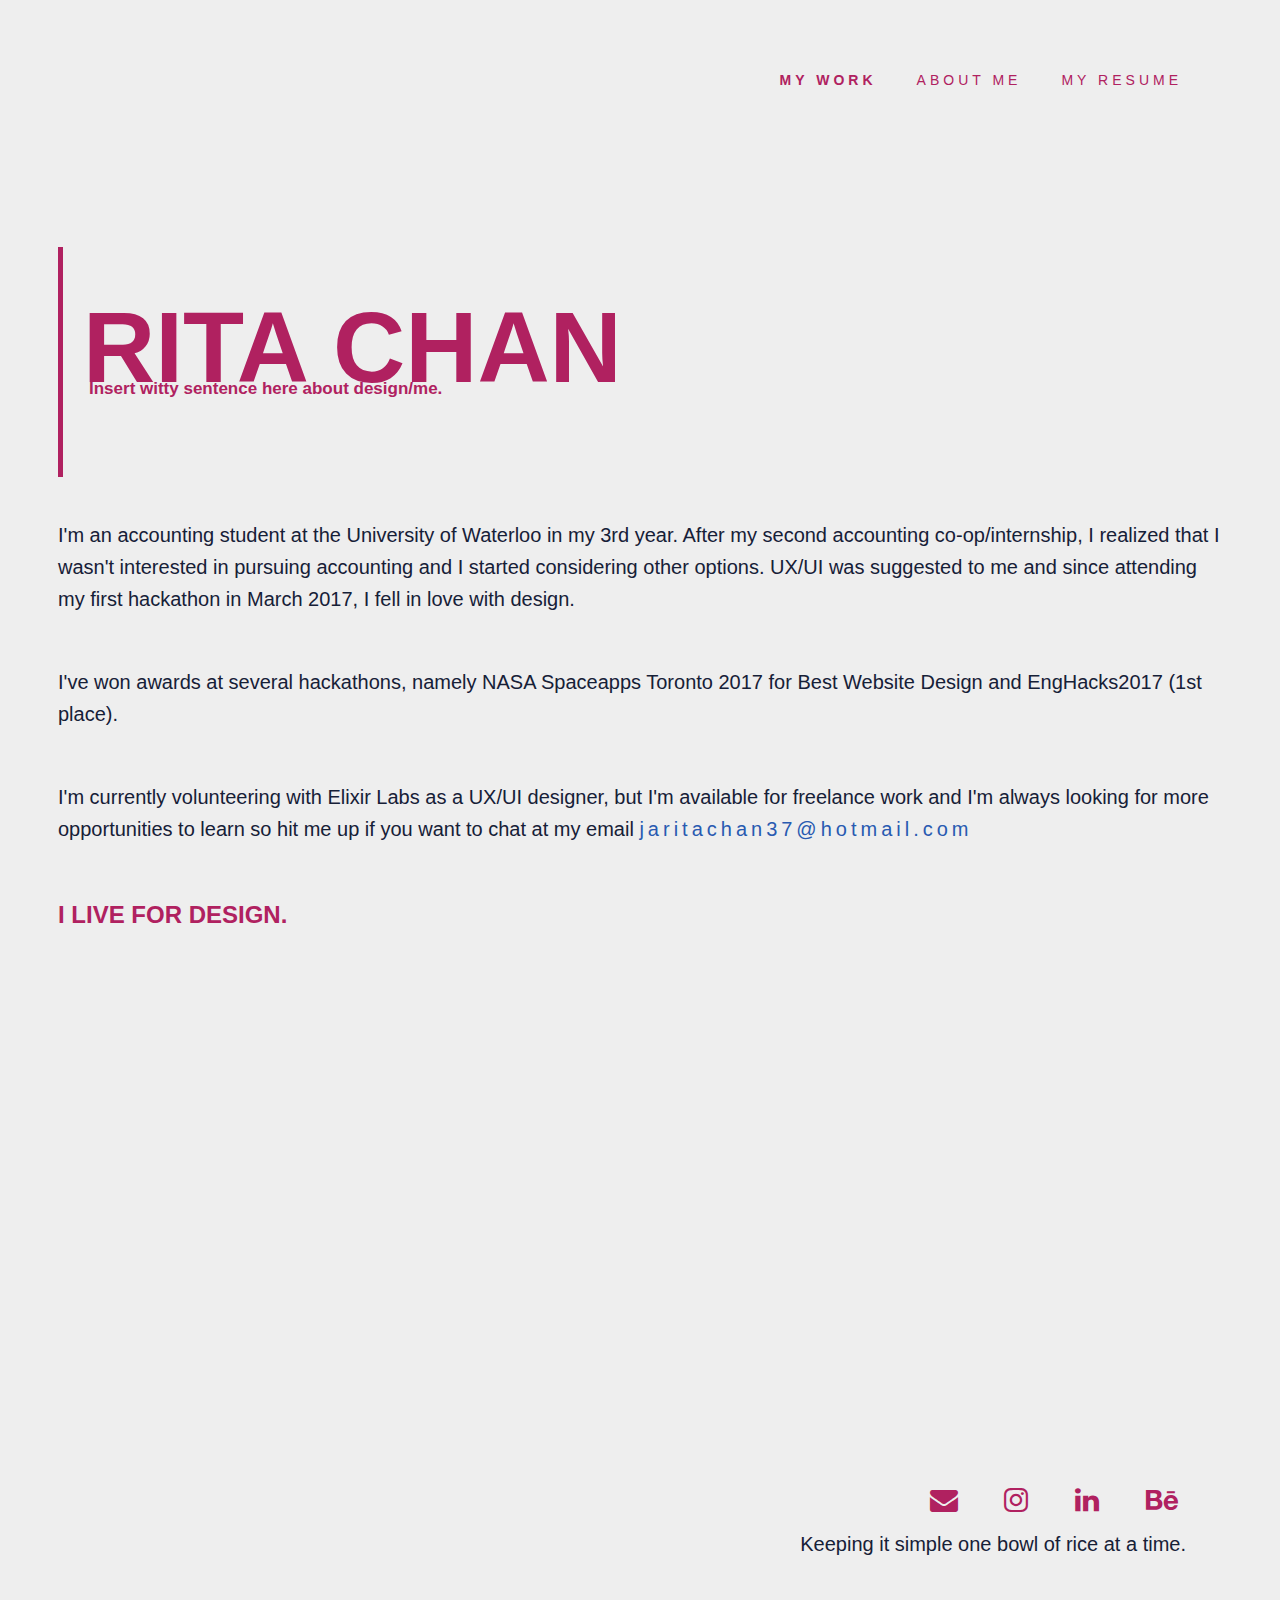
==== about.html @ 74c3695a "links left" ====
<!DOCTYPE html>
<html>
<head>
	<link href="theme.css" type="text/css" rel="stylesheet"> 
	<link rel="stylesheet" href="font-awesome-4.7.0/css/font-awesome.min.css">
	<script src="jquery.js" type="text/javascript"></script> 
	<script src="jquery.lazyload.js" type="text/javascript"></script>
		</head>					
<div class="flex-container">
<nav id="nav">
    <li> <a href="resume edited v2.pdf" target="_blank">My Resume</a> </li>
	<li> <a href="about.html">About Me</a></li>
  	<li> <a class="active" href="index.html">My Work</a></li>
	  </nav>
	<br>
 	<br> 

  <article class="article">
  <body>
   <h1 class="title-home-page">RITA CHAN</h1>
	<h5 style= "margin:-165px 0px 120px 31px">Insert witty sentence here about design/me.</h5>
 		 			
		<p> I'm an accounting student at the University of Waterloo in my 3rd year. After my second accounting co-op/internship, I realized that I wasn't interested in pursuing accounting and I started considering other options. UX/UI was suggested to me and since attending my first hackathon in March 2017, I fell in love with design.   </p>
			<br>
		<p> I've won awards at several hackathons, namely NASA Spaceapps Toronto 2017 for Best Website Design and EngHacks2017 (1st place).</p>
			<br>
		<p> I'm currently volunteering with Elixir Labs as a UX/UI designer, but I'm available for freelance work and I'm always looking for more opportunities to learn so hit me up if you want to chat at my email <a href="jaritachan37@hotmail.com" class="links"> jaritachan37@hotmail.com </a </p>
			<br>
			<br>
	<h3> I live for design. </h3>
		<br>
		<br>
		<br>
		<br>
<div class="insta">
	<script src="//lightwidget.com/widgets/lightwidget.js"></script>
	<iframe src="http://lightwidget.com/widgets/03d62340bfdb5f55a08670826ced71ae.html" allowtransparency="true" class="lightwidget-widget" style="width: 90%; border: 0; overflow:auto; height: 400px"></iframe>			
		</div>
		<br>
	</body>
 </article>
<!-- As for your about page, It's great and gives a little insight about you. I am partial to liking forms. So if someone wants to contact you, they can right there rather than copying your email and opening a tab to their email inbox to send you a message. Just something to think about! -->

	
<footer>
 <div class="pull-right">
   <a href="jaritachan37@hotmail.com"><i class="fa fa-envelope fa-2x"> </i></a>
  <a href="https://www.instagram.com/ririta_279/"><i class="fa fa-instagram fa-2x"></i></a>
  <a href="https://www.linkedin.com/in/ritachan1/"><i class="fa fa-linkedin fa-2x"></i></a>
  <a href="https://www.behance.net/RitaC123"><i class="fa fa-behance fa-2x"></i></a>
  	</div>
  	 <br>
 	<br>
 	<p style="text-align: right; padding-right: 36px;"> Keeping it simple one bowl of rice at a time.</p>
<p class="w3-medium">
  <a href="https://www.w3schools.com/w3css/default.asp" target="_blank"> 
    <script src="jquery.js" type="text/javascript"></script> 
		<script src="jquery.lazyload.js" type="text/javascript"></script>
			</a>
			</p>
		</footer>
  	</div>
</html>
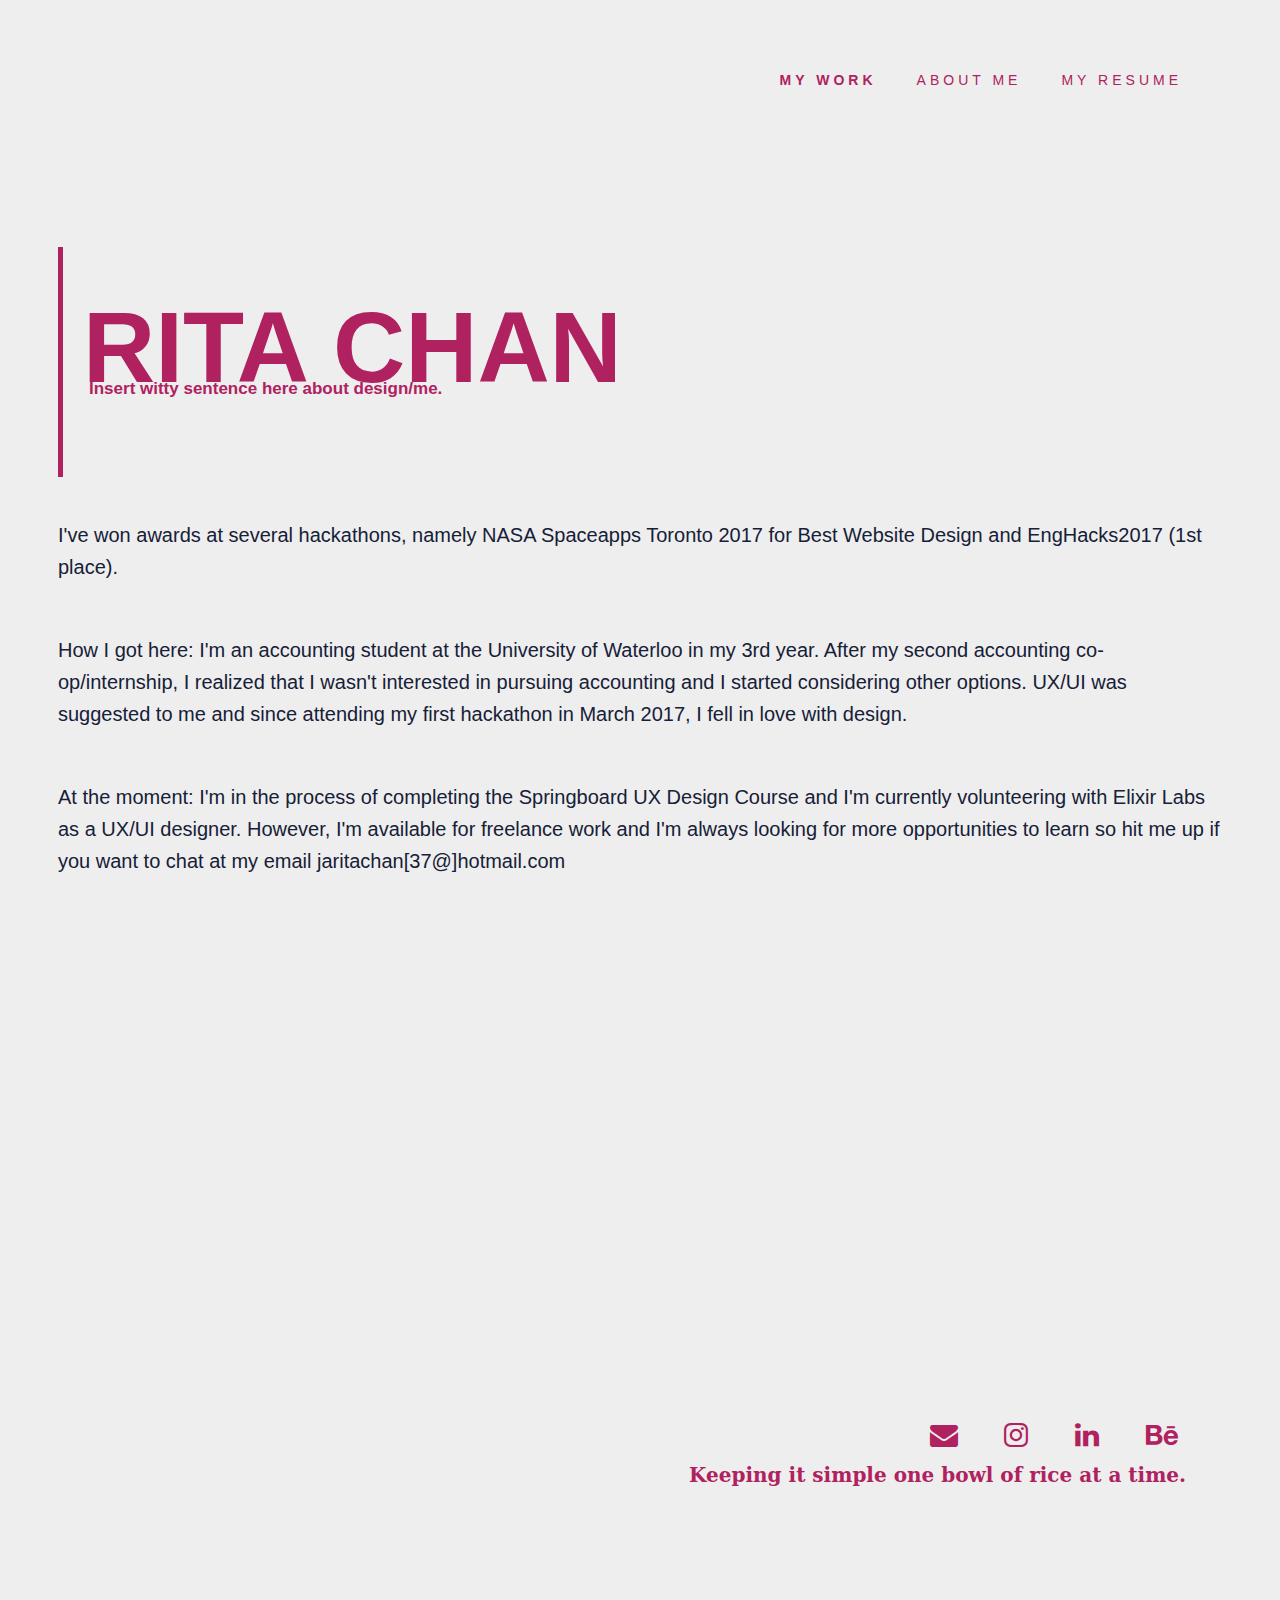
==== commit df09e5de: "changes as per slack" ====
--- a/about.html
+++ b/about.html
@@ -1,63 +1,60 @@
 <!DOCTYPE html>
 <html>
+
 <head>
-	<link href="theme.css" type="text/css" rel="stylesheet"> 
-	<link rel="stylesheet" href="font-awesome-4.7.0/css/font-awesome.min.css">
-	<script src="jquery.js" type="text/javascript"></script> 
-	<script src="jquery.lazyload.js" type="text/javascript"></script>
-		</head>					
+    <link href="theme.css" type="text/css" rel="stylesheet">
+    <link rel="stylesheet" href="font-awesome-4.7.0/css/font-awesome.min.css">
+    <script src="jquery.js" type="text/javascript"></script>
+    <script src="jquery.lazyload.js" type="text/javascript"></script>
+</head>
 <div class="flex-container">
-<nav id="nav">
-    <li> <a href="resume edited v2.pdf" target="_blank">My Resume</a> </li>
-	<li> <a href="about.html">About Me</a></li>
-  	<li> <a class="active" href="index.html">My Work</a></li>
-	  </nav>
-	<br>
- 	<br> 
+    <nav id="nav">
+        <li> <a href="resume edited v2.pdf" target="_blank">My Resume</a> </li>
+        <li> <a href="about.html">About Me</a></li>
+        <li> <a class="active" href="index.html">My Work</a></li>
+    </nav>
+    <br>
+    <br>
 
-  <article class="article">
-  <body>
-   <h1 class="title-home-page">RITA CHAN</h1>
-	<h5 style= "margin:-165px 0px 120px 31px">Insert witty sentence here about design/me.</h5>
- 		 			
-		<p> I'm an accounting student at the University of Waterloo in my 3rd year. After my second accounting co-op/internship, I realized that I wasn't interested in pursuing accounting and I started considering other options. UX/UI was suggested to me and since attending my first hackathon in March 2017, I fell in love with design.   </p>
-			<br>
-		<p> I've won awards at several hackathons, namely NASA Spaceapps Toronto 2017 for Best Website Design and EngHacks2017 (1st place).</p>
-			<br>
-		<p> I'm currently volunteering with Elixir Labs as a UX/UI designer, but I'm available for freelance work and I'm always looking for more opportunities to learn so hit me up if you want to chat at my email <a href="jaritachan37@hotmail.com" class="links"> jaritachan37@hotmail.com </a </p>
-			<br>
-			<br>
-	<h3> I live for design. </h3>
-		<br>
-		<br>
-		<br>
-		<br>
-<div class="insta">
-	<script src="//lightwidget.com/widgets/lightwidget.js"></script>
-	<iframe src="http://lightwidget.com/widgets/03d62340bfdb5f55a08670826ced71ae.html" allowtransparency="true" class="lightwidget-widget" style="width: 90%; border: 0; overflow:auto; height: 400px"></iframe>			
-		</div>
-		<br>
-	</body>
- </article>
-<!-- As for your about page, It's great and gives a little insight about you. I am partial to liking forms. So if someone wants to contact you, they can right there rather than copying your email and opening a tab to their email inbox to send you a message. Just something to think about! -->
+    <article class="article">
 
-	
-<footer>
- <div class="pull-right">
-   <a href="jaritachan37@hotmail.com"><i class="fa fa-envelope fa-2x"> </i></a>
-  <a href="https://www.instagram.com/ririta_279/"><i class="fa fa-instagram fa-2x"></i></a>
-  <a href="https://www.linkedin.com/in/ritachan1/"><i class="fa fa-linkedin fa-2x"></i></a>
-  <a href="https://www.behance.net/RitaC123"><i class="fa fa-behance fa-2x"></i></a>
-  	</div>
-  	 <br>
- 	<br>
- 	<p style="text-align: right; padding-right: 36px;"> Keeping it simple one bowl of rice at a time.</p>
-<p class="w3-medium">
-  <a href="https://www.w3schools.com/w3css/default.asp" target="_blank"> 
-    <script src="jquery.js" type="text/javascript"></script> 
-		<script src="jquery.lazyload.js" type="text/javascript"></script>
-			</a>
-			</p>
-		</footer>
-  	</div>
-</html>+        <body>
+            <h1 class="title-home-page">RITA CHAN</h1>
+            <h5 style="margin:-165px 0px 120px 31px">Insert witty sentence here about design/me.</h5>
+            <p> I've won awards at several hackathons, namely NASA Spaceapps Toronto 2017 for Best Website Design and EngHacks2017 (1st place).</p>
+            <br>
+            <p> How I got here: I'm an accounting student at the University of Waterloo in my 3rd year. After my second accounting co-op/internship, I realized that I wasn't interested in pursuing accounting and I started considering other options. UX/UI was suggested to me and since attending my first hackathon in March 2017, I fell in love with design. </p>
+            <br>
+            <p>At the moment: I'm in the process of completing the Springboard UX Design Course and I'm currently volunteering with Elixir Labs as a UX/UI designer. However, I'm available for freelance work and I'm always looking for more opportunities to learn so hit me up if you want to chat at my email jaritachan[37@]hotmail.com</p>
+            <br>
+
+            <div class="insta">
+                <script src="//lightwidget.com/widgets/lightwidget.js"></script>
+                <iframe src="http://lightwidget.com/widgets/03d62340bfdb5f55a08670826ced71ae.html" allowtransparency="true" class="lightwidget-widget" style="width: 90%; border: 0; overflow:auto; height: 400px"></iframe>
+            </div>
+            <br>
+        </body>
+    </article>
+    <!-- As for your about page, It's great and gives a little insight about you. I am partial to liking forms. So if someone wants to contact you, they can right there rather than copying your email and opening a tab to their email inbox to send you a message. Just something to think about! -->
+
+
+    <footer>
+        <div class="pull-right">
+            <a href="jaritachan37@hotmail.com"><i class="fa fa-envelope fa-2x"> </i></a>
+            <a href="https://www.instagram.com/ririta_279/"><i class="fa fa-instagram fa-2x"></i></a>
+            <a href="https://www.linkedin.com/in/ritachan1/"><i class="fa fa-linkedin fa-2x"></i></a>
+            <a href="https://www.behance.net/RitaC123"><i class="fa fa-behance fa-2x"></i></a>
+        </div>
+        <br>
+        <br>
+        <h3 style="font-family: la belle aurore, 'sacramento', 'DejaVu Serif', Georgia, 'serif'; text-align: right; padding-right: 36px; text-transform: inherit; font-size: 20px"> Keeping it simple one bowl of rice at a time. </h3>
+        <p class="w3-medium">
+            <a href="https://www.w3schools.com/w3css/default.asp" target="_blank">
+                <script src="jquery.js" type="text/javascript"></script>
+                <script src="jquery.lazyload.js" type="text/javascript"></script>
+            </a>
+        </p>
+    </footer>
+</div>
+
+</html>
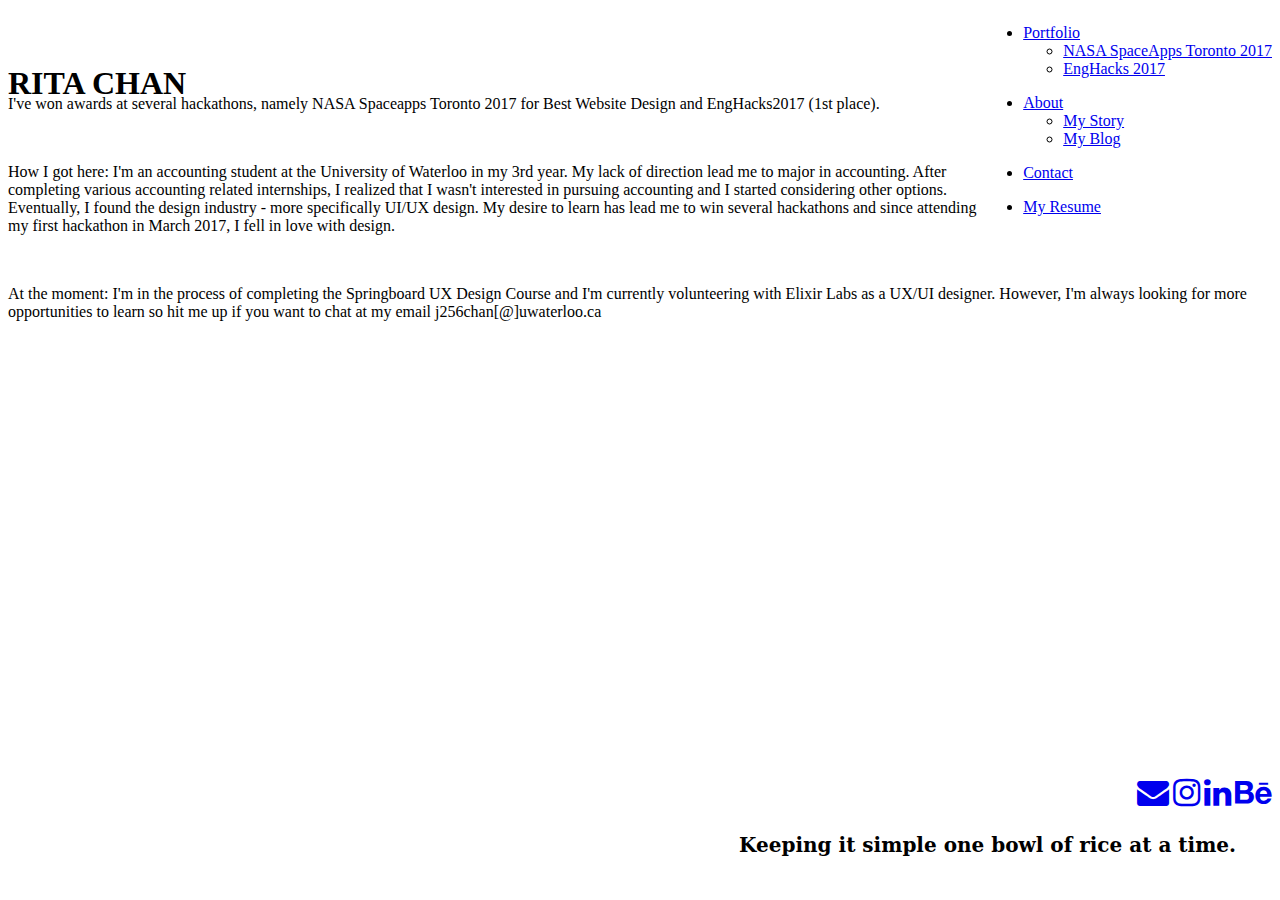
==== commit 0873a14d: "more changes to nav bar so pages match" ====
--- a/about.html
+++ b/about.html
@@ -1,18 +1,72 @@
 <!DOCTYPE html>
 <html>
-
 <head>
-    <link href="theme.css" type="text/css" rel="stylesheet">
+    <link href="/css/style.css" type="text/css" rel="stylesheet">
     <link rel="stylesheet" href="font-awesome-4.7.0/css/font-awesome.min.css">
     <script src="jquery.js" type="text/javascript"></script>
-    <script src="jquery.lazyload.js" type="text/javascript"></script>
+    <!-- <link rel="stylesheet" href="https://maxcdn.bootstrapcdn.com/bootstrap/3.3.7/css/bootstrap.min.css"> -->
+    <script src="http://ajax.googleapis.com/ajax/libs/jquery/1.10.2/jquery.min.js"></script>
+    <script src="http://netdna.bootstrapcdn.com/bootstrap/3.0.3/js/bootstrap.min.js"></script>
+    <link rel="icon" href="imgs/o_white_bg.png" type="image/png" />
+    <title> Rita Chan Design</title>
 </head>
+
 <div class="flex-container">
-    <nav id="nav">
-        <li> <a href="resume edited v2.pdf" target="_blank">My Resume</a> </li>
-        <li> <a href="about.html">About Me</a></li>
-        <li> <a class="active" href="index.html">My Work</a></li>
-    </nav>
+    <div class="dropdown">
+        <nav id="nav" style="float: right;">
+            <div class="container-fluid">
+
+                <div class="collapse navbar-collapse" id="bs-example-navbar-collapse-1">
+
+                    <ul class="nav navbar-nav">
+                        <!-- my work -->
+                        <li class="dropdown">
+
+                            <a href="index.html" data-toggle="dropdown">Portfolio<b class="caret"></b></a>
+
+                            <ul class="dropdown-menu">
+                                <div class="menu-items">
+                                    <li><a href="nasa.html">NASA SpaceApps Toronto 2017 </a></li>
+                                    <li><a href="enghacks.html">EngHacks 2017</a></li>
+                                    <!--
+                                        <li><a href="#">NextGen Creators</a></li>
+
+                                        <li><a href="#">Springboard UX Portfolio Course</a></li> -->
+                                </div>
+                                <!-- Menu items -->
+                            </ul>
+                        </li>
+                    </ul>
+
+                    <ul class="nav navbar-nav">
+                        <!-- about me -->
+                        <li class="dropdown">
+
+                            <a href="about.html" data-toggle="dropdown">About<b class="caret"></b></a>
+
+                            <ul class="dropdown-menu">
+                                <div class="menu-items">
+                                    <li><a href="about.html">My Story </a></li>
+                                    <li><a href="blog.html">My Blog</a></li>
+                                </div>
+                                <!-- Menu items -->
+                            </ul>
+                        </li>
+                    </ul>
+                    <ul class="nav navbar-nav">
+                        <li><a href="Contact.html">Contact</a></li>
+                    </ul>
+
+                    <ul class="nav navbar-nav">
+                        <li> <a href="resume%20edited%20v2.pdf" target="_blank">My Resume</a> </li>
+                    </ul>
+
+                </div>
+                <!-- /.navbar-collapse -->
+            </div>
+            <!-- /.container-fluid -->
+        </nav>
+    </div>
     <br>
     <br>
 
@@ -23,11 +77,14 @@
             <h5 style="margin:-165px 0px 120px 31px">Insert witty sentence here about design/me.</h5>
             <p> I've won awards at several hackathons, namely NASA Spaceapps Toronto 2017 for Best Website Design and EngHacks2017 (1st place).</p>
             <br>
-            <p> How I got here: I'm an accounting student at the University of Waterloo in my 3rd year. After my second accounting co-op/internship, I realized that I wasn't interested in pursuing accounting and I started considering other options. UX/UI was suggested to me and since attending my first hackathon in March 2017, I fell in love with design. </p>
+            <p> How I got here: I'm an accounting student at the University of Waterloo in my 3rd year. My lack of direction lead me to major in accounting.
+                After completing various accounting related internships, I realized that I wasn't interested in pursuing accounting and I started considering other options. Eventually, I found the design industry - more specifically UI/UX design. My desire to learn has lead me to win several hackathons and since attending my first hackathon in March 2017, I fell in love with design. </p>
             <br>
-            <p>At the moment: I'm in the process of completing the Springboard UX Design Course and I'm currently volunteering with Elixir Labs as a UX/UI designer. However, I'm available for freelance work and I'm always looking for more opportunities to learn so hit me up if you want to chat at my email jaritachan[37@]hotmail.com</p>
+            <p>At the moment: I'm in the process of completing the Springboard UX Design Course and I'm currently volunteering with Elixir Labs as a UX/UI designer. However, I'm always looking for more opportunities to learn so hit me up if you want to chat at my email j256chan[@]uwaterloo.ca</p>
             <br>
 
+            
+            
             <div class="insta">
                 <script src="//lightwidget.com/widgets/lightwidget.js"></script>
                 <iframe src="http://lightwidget.com/widgets/03d62340bfdb5f55a08670826ced71ae.html" allowtransparency="true" class="lightwidget-widget" style="width: 90%; border: 0; overflow:auto; height: 400px"></iframe>
@@ -40,7 +97,7 @@
 
     <footer>
         <div class="pull-right">
-            <a href="jaritachan37@hotmail.com"><i class="fa fa-envelope fa-2x"> </i></a>
+            <a href="j256chan[@]uwaterloo.ca"><i class="fa fa-envelope fa-2x"> </i></a>
             <a href="https://www.instagram.com/ririta_279/"><i class="fa fa-instagram fa-2x"></i></a>
             <a href="https://www.linkedin.com/in/ritachan1/"><i class="fa fa-linkedin fa-2x"></i></a>
             <a href="https://www.behance.net/RitaC123"><i class="fa fa-behance fa-2x"></i></a>
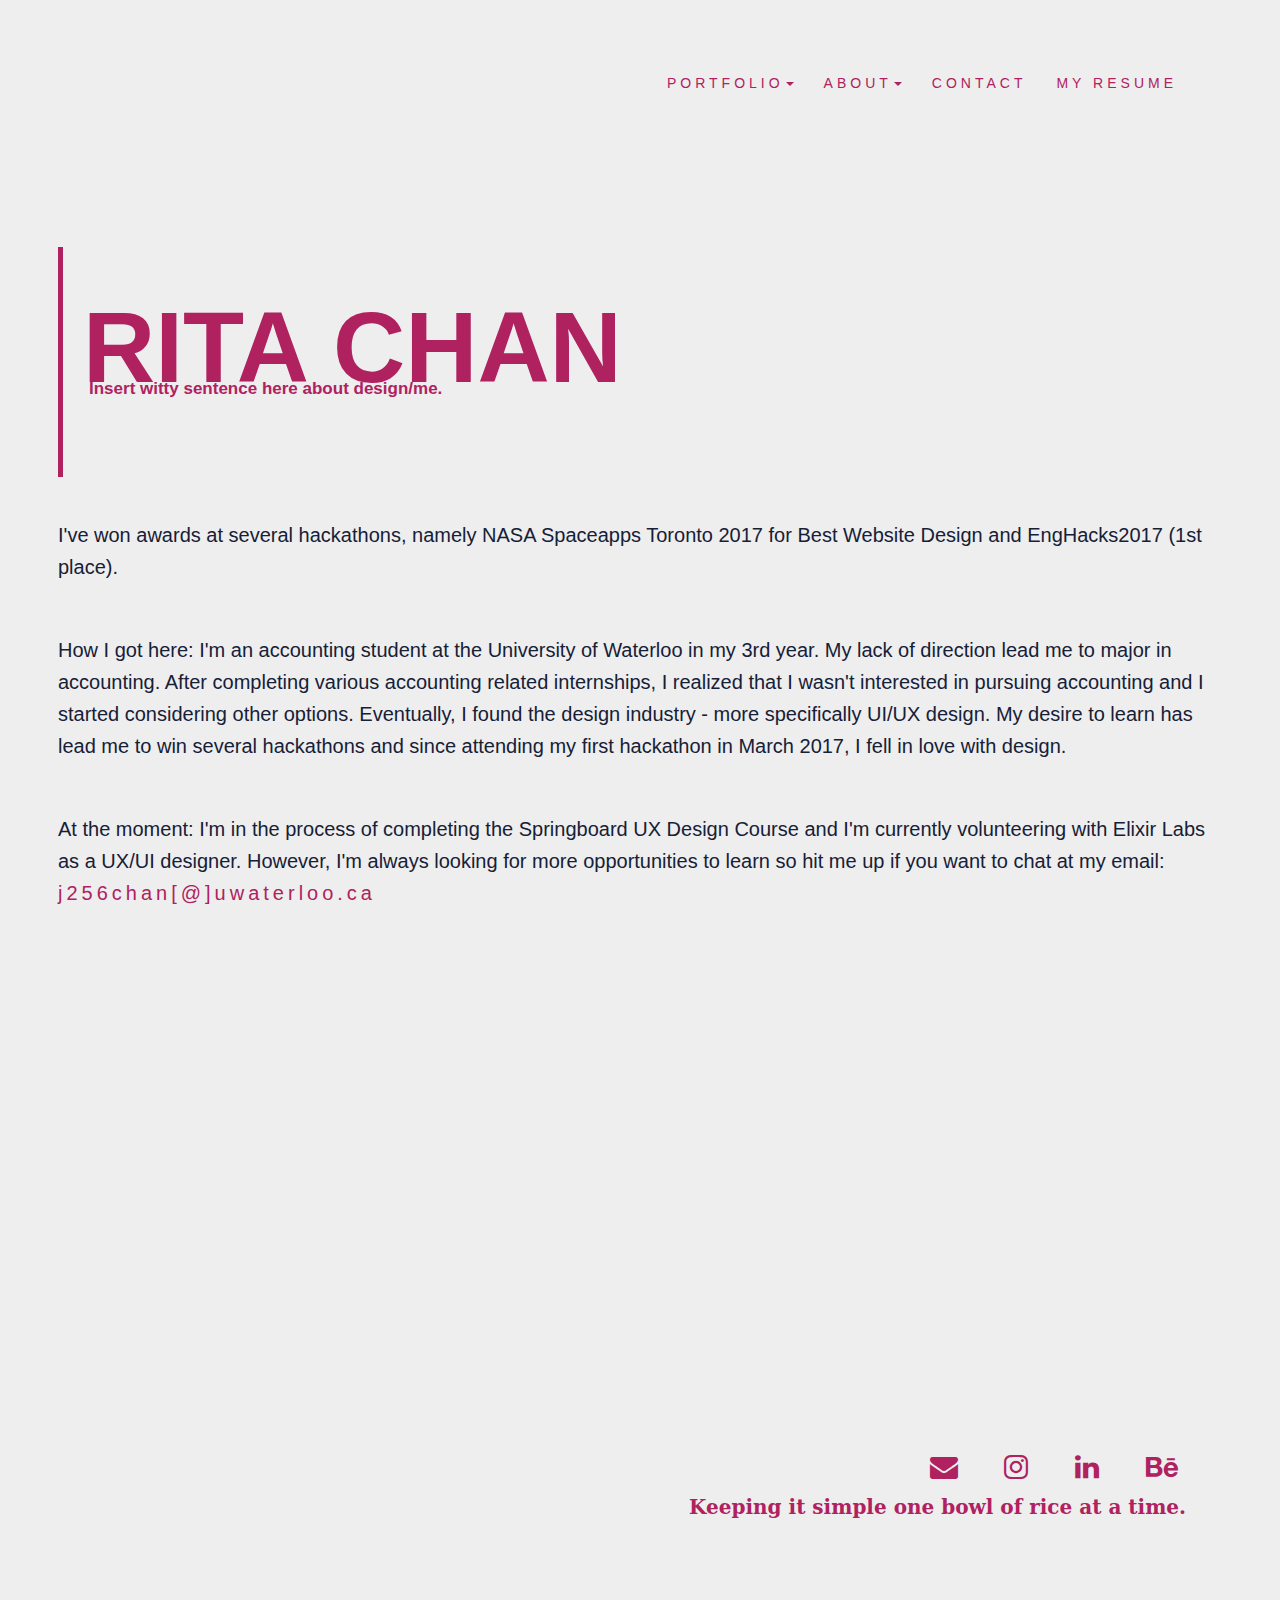
==== commit fca53dd5: "mail to client complete" ====
--- a/about.html
+++ b/about.html
@@ -80,11 +80,9 @@
             <p> How I got here: I'm an accounting student at the University of Waterloo in my 3rd year. My lack of direction lead me to major in accounting.
                 After completing various accounting related internships, I realized that I wasn't interested in pursuing accounting and I started considering other options. Eventually, I found the design industry - more specifically UI/UX design. My desire to learn has lead me to win several hackathons and since attending my first hackathon in March 2017, I fell in love with design. </p>
             <br>
-            <p>At the moment: I'm in the process of completing the Springboard UX Design Course and I'm currently volunteering with Elixir Labs as a UX/UI designer. However, I'm always looking for more opportunities to learn so hit me up if you want to chat at my email j256chan[@]uwaterloo.ca</p>
+            <p>At the moment: I'm in the process of completing the Springboard UX Design Course and I'm currently volunteering with Elixir Labs as a UX/UI designer. However, I'm always looking for more opportunities to learn so hit me up if you want to chat at my email: <a href="mailto:j256chan@uwaterloo.ca?Subject=Hello!%20" target="_top" class="mail_to"> j256chan[@]uwaterloo.ca</a></p>
             <br>
-
-            
-            
+  
             <div class="insta">
                 <script src="//lightwidget.com/widgets/lightwidget.js"></script>
                 <iframe src="http://lightwidget.com/widgets/03d62340bfdb5f55a08670826ced71ae.html" allowtransparency="true" class="lightwidget-widget" style="width: 90%; border: 0; overflow:auto; height: 400px"></iframe>
@@ -97,7 +95,7 @@
 
     <footer>
         <div class="pull-right">
-            <a href="j256chan[@]uwaterloo.ca"><i class="fa fa-envelope fa-2x"> </i></a>
+             <a href="mailto:j256chan@uwaterloo.ca?Subject=Hello!%20" target="_top"><i class="fa fa-envelope fa-2x"> </i></a>
             <a href="https://www.instagram.com/ririta_279/"><i class="fa fa-instagram fa-2x"></i></a>
             <a href="https://www.linkedin.com/in/ritachan1/"><i class="fa fa-linkedin fa-2x"></i></a>
             <a href="https://www.behance.net/RitaC123"><i class="fa fa-behance fa-2x"></i></a>
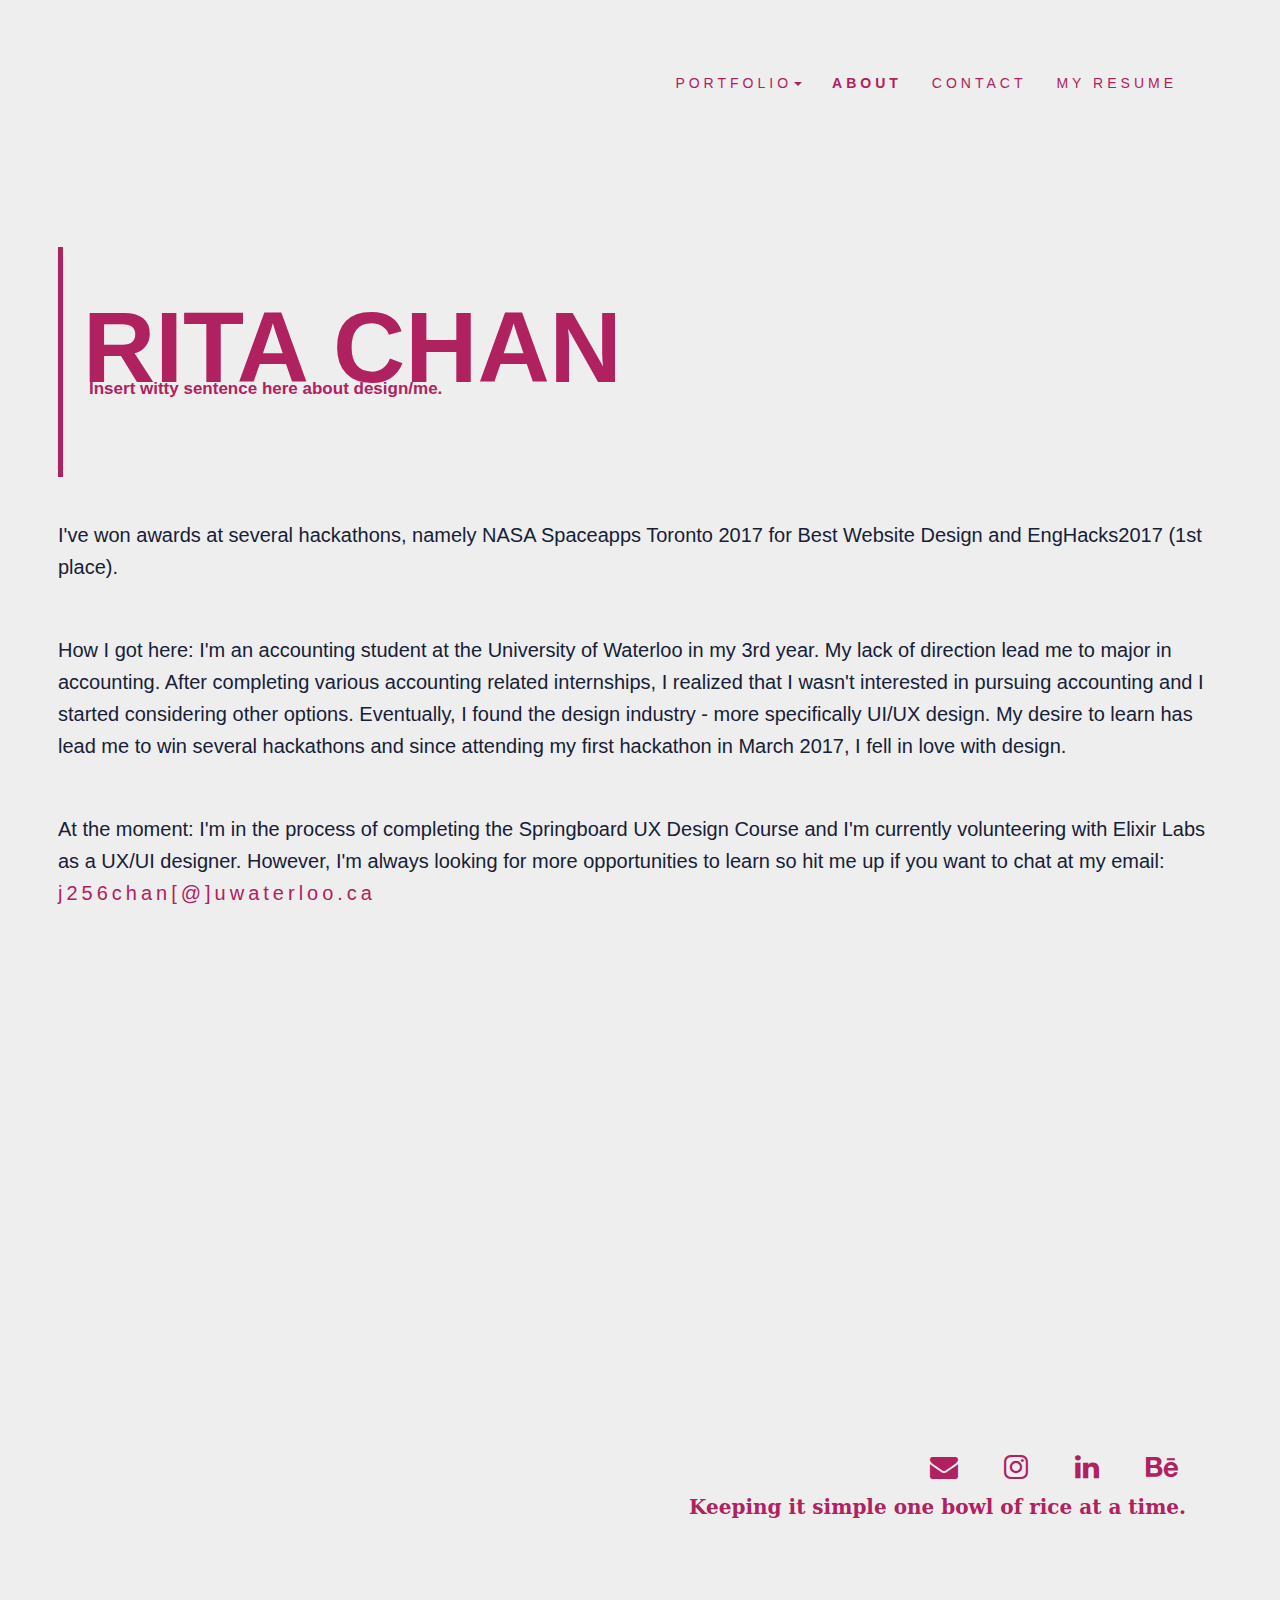
==== commit cc7c2123: "active states set for nav bar and items organized into folders" ====
--- a/about.html
+++ b/about.html
@@ -12,7 +12,7 @@
 </head>
 
 <div class="flex-container">
-    <div class="dropdown">
+     <div>
         <nav id="nav" style="float: right;">
             <div class="container-fluid">
 
@@ -22,7 +22,7 @@
                         <!-- my work -->
                         <li class="dropdown">
 
-                            <a href="index.html" data-toggle="dropdown">Portfolio<b class="caret"></b></a>
+                    <a href="index.html" data-toggle="dropdown">Portfolio<b class="caret"></b></a>
 
                             <ul class="dropdown-menu">
                                 <div class="menu-items">
@@ -38,21 +38,11 @@
                         </li>
                     </ul>
 
-                    <ul class="nav navbar-nav">
-                        <!-- about me -->
-                        <li class="dropdown">
+                 <ul class="nav navbar-nav">
+                        <li><a href="about.html" class="active">About</a></li>
+                    </ul>
 
-                            <a href="about.html" data-toggle="dropdown">About<b class="caret"></b></a>
-
-                            <ul class="dropdown-menu">
-                                <div class="menu-items">
-                                    <li><a href="about.html">My Story </a></li>
-                                    <li><a href="blog.html">My Blog</a></li>
-                                </div>
-                                <!-- Menu items -->
-                            </ul>
-                        </li>
-                    </ul>
+                        
                     <ul class="nav navbar-nav">
                         <li><a href="Contact.html">Contact</a></li>
                     </ul>
@@ -81,6 +71,8 @@
                 After completing various accounting related internships, I realized that I wasn't interested in pursuing accounting and I started considering other options. Eventually, I found the design industry - more specifically UI/UX design. My desire to learn has lead me to win several hackathons and since attending my first hackathon in March 2017, I fell in love with design. </p>
             <br>
             <p>At the moment: I'm in the process of completing the Springboard UX Design Course and I'm currently volunteering with Elixir Labs as a UX/UI designer. However, I'm always looking for more opportunities to learn so hit me up if you want to chat at my email: <a href="mailto:j256chan@uwaterloo.ca?Subject=Hello!%20" target="_top" class="mail_to"> j256chan[@]uwaterloo.ca</a></p>
+            
+            <!-- <p> Also, check out <a href="#" target="_blank" class="mail_to">my blog! </a></p> -->
             <br>
   
             <div class="insta">
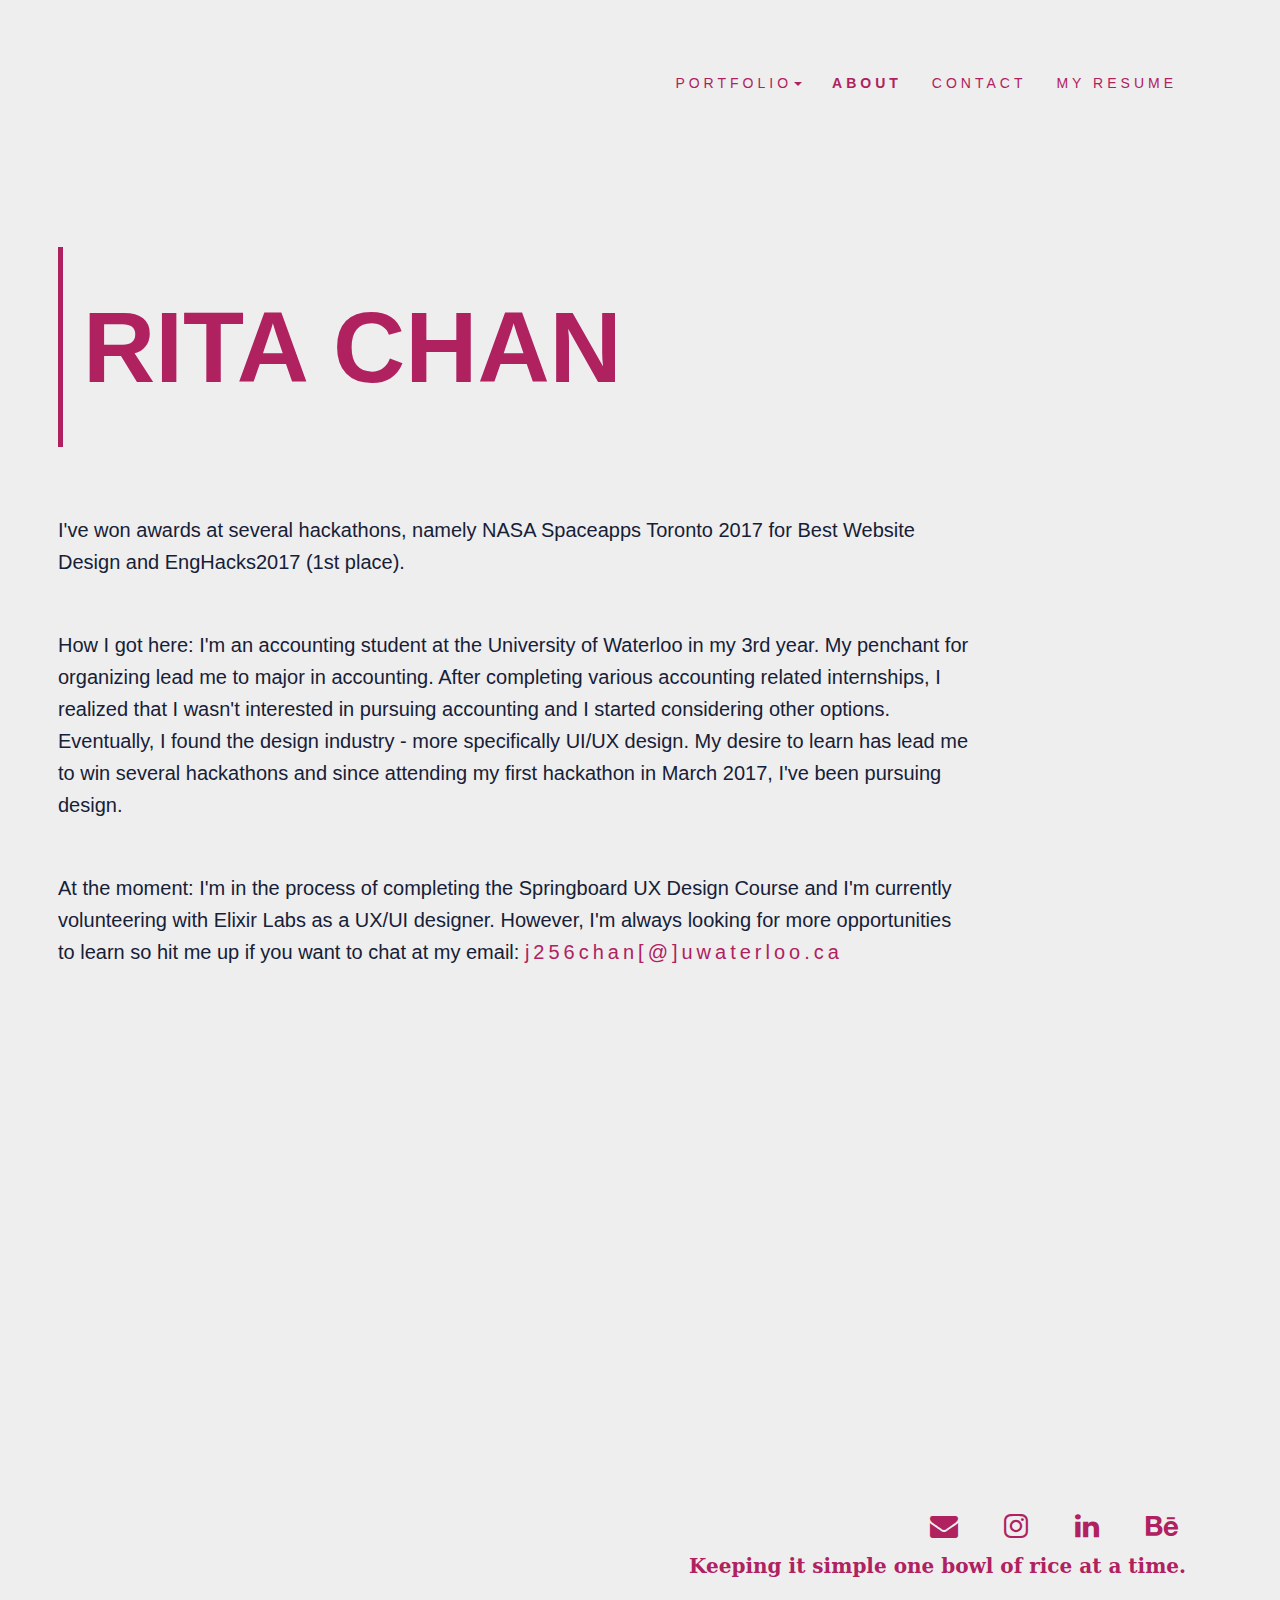
==== commit 3fb2f081: "added disabled buttons" ====
--- a/about.html
+++ b/about.html
@@ -63,12 +63,11 @@
     <article class="article">
 
         <body>
-            <h1 class="title-home-page">RITA CHAN</h1>
-            <h5 style="margin:-165px 0px 120px 31px">Insert witty sentence here about design/me.</h5>
+            <h1 class="title-page">RITA CHAN</h1>
             <p> I've won awards at several hackathons, namely NASA Spaceapps Toronto 2017 for Best Website Design and EngHacks2017 (1st place).</p>
             <br>
-            <p> How I got here: I'm an accounting student at the University of Waterloo in my 3rd year. My lack of direction lead me to major in accounting.
-                After completing various accounting related internships, I realized that I wasn't interested in pursuing accounting and I started considering other options. Eventually, I found the design industry - more specifically UI/UX design. My desire to learn has lead me to win several hackathons and since attending my first hackathon in March 2017, I fell in love with design. </p>
+            <p> How I got here: I'm an accounting student at the University of Waterloo in my 3rd year. My penchant for organizing lead me to major in accounting.
+            After completing various accounting related internships, I realized that I wasn't interested in pursuing accounting and I started considering other options. Eventually, I found the design industry - more specifically UI/UX design. My desire to learn has lead me to win several hackathons and since attending my first hackathon in March 2017, I've been pursuing design. </p>
             <br>
             <p>At the moment: I'm in the process of completing the Springboard UX Design Course and I'm currently volunteering with Elixir Labs as a UX/UI designer. However, I'm always looking for more opportunities to learn so hit me up if you want to chat at my email: <a href="mailto:j256chan@uwaterloo.ca?Subject=Hello!%20" target="_top" class="mail_to"> j256chan[@]uwaterloo.ca</a></p>
             
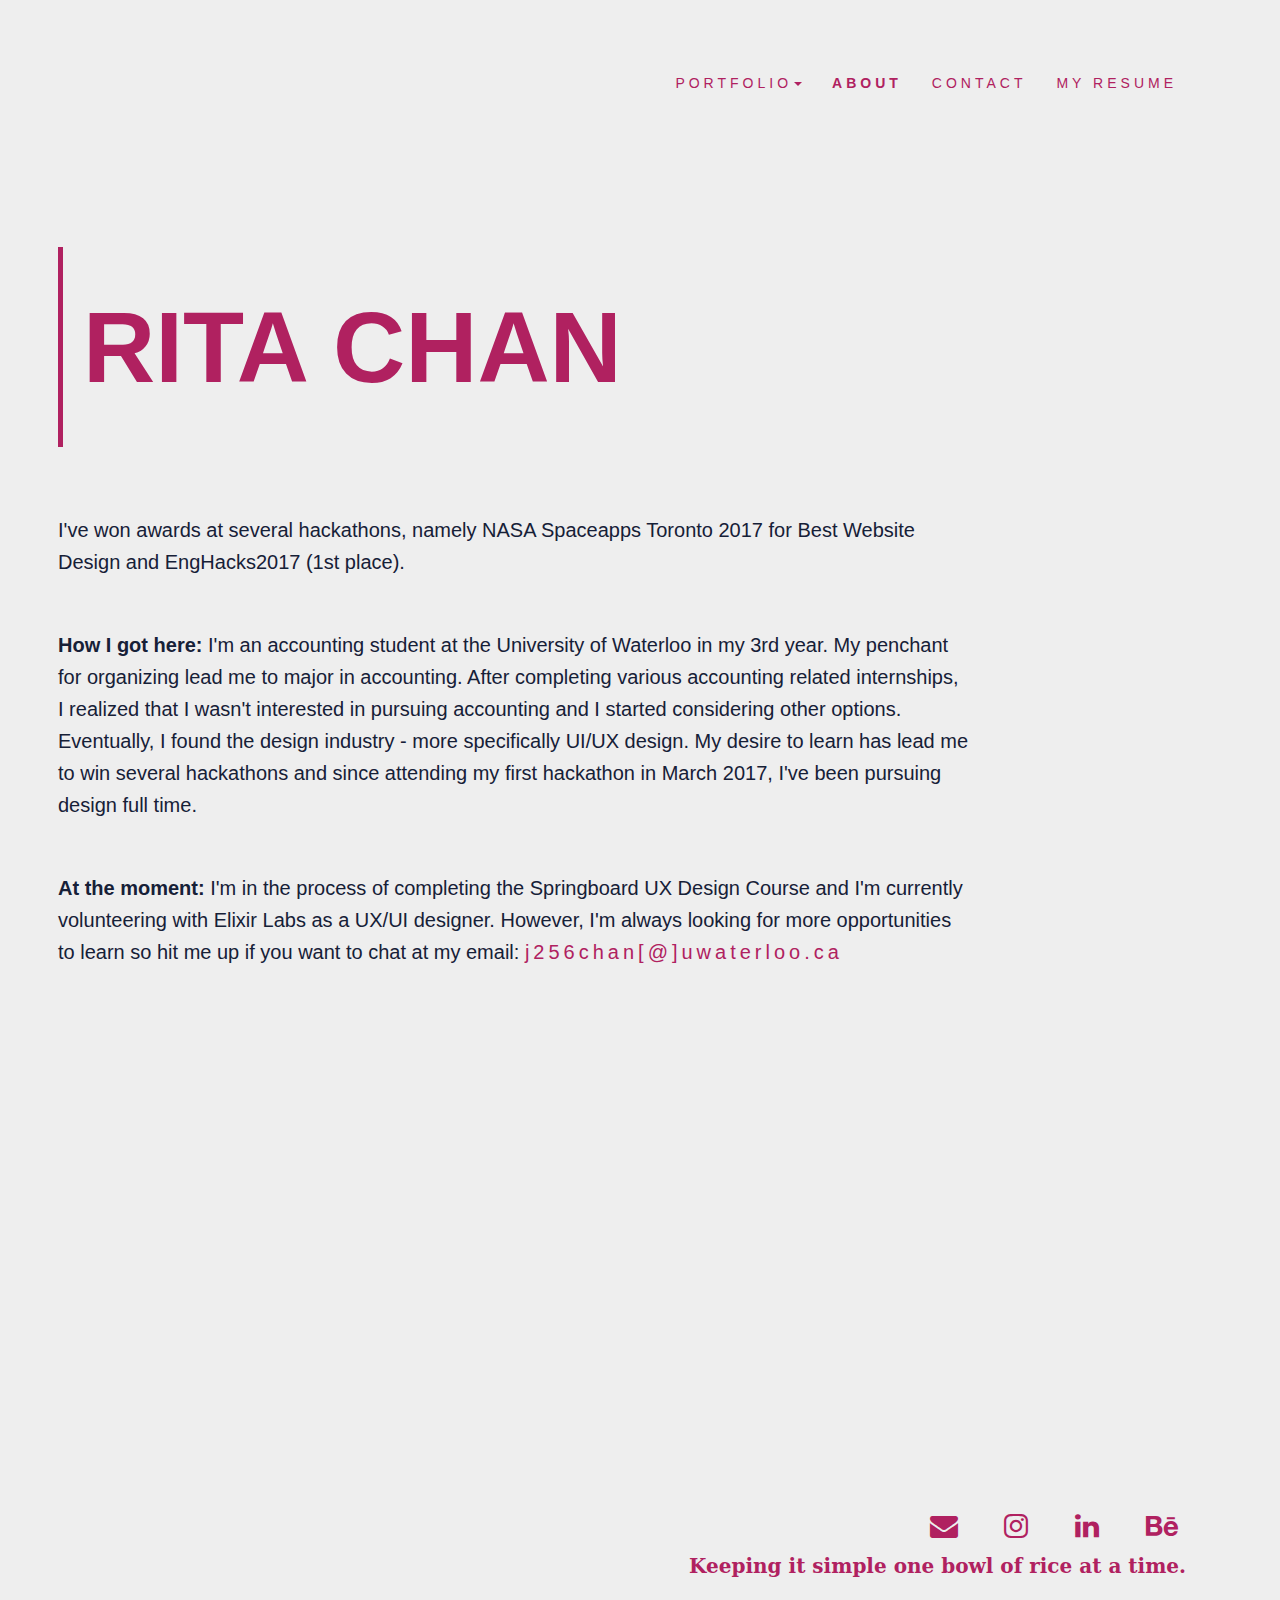
==== commit 8852cd86: "about page edits" ====
--- a/about.html
+++ b/about.html
@@ -1,5 +1,6 @@
 <!DOCTYPE html>
 <html>
+
 <head>
     <link href="/css/style.css" type="text/css" rel="stylesheet">
     <link rel="stylesheet" href="font-awesome-4.7.0/css/font-awesome.min.css">
@@ -12,7 +13,7 @@
 </head>
 
 <div class="flex-container">
-     <div>
+    <div>
         <nav id="nav" style="float: right;">
             <div class="container-fluid">
 
@@ -22,7 +23,7 @@
                         <!-- my work -->
                         <li class="dropdown">
 
-                    <a href="index.html" data-toggle="dropdown">Portfolio<b class="caret"></b></a>
+                            <a href="index.html" data-toggle="dropdown">Portfolio<b class="caret"></b></a>
 
                             <ul class="dropdown-menu">
                                 <div class="menu-items">
@@ -38,11 +39,11 @@
                         </li>
                     </ul>
 
-                 <ul class="nav navbar-nav">
+                    <ul class="nav navbar-nav">
                         <li><a href="about.html" class="active">About</a></li>
                     </ul>
 
-                        
+
                     <ul class="nav navbar-nav">
                         <li><a href="Contact.html">Contact</a></li>
                     </ul>
@@ -66,14 +67,13 @@
             <h1 class="title-page">RITA CHAN</h1>
             <p> I've won awards at several hackathons, namely NASA Spaceapps Toronto 2017 for Best Website Design and EngHacks2017 (1st place).</p>
             <br>
-            <p> How I got here: I'm an accounting student at the University of Waterloo in my 3rd year. My penchant for organizing lead me to major in accounting.
-            After completing various accounting related internships, I realized that I wasn't interested in pursuing accounting and I started considering other options. Eventually, I found the design industry - more specifically UI/UX design. My desire to learn has lead me to win several hackathons and since attending my first hackathon in March 2017, I've been pursuing design. </p>
+            <p> <strong> How I got here: </strong>I'm an accounting student at the University of Waterloo in my 3rd year. My penchant for organizing lead me to major in accounting. After completing various accounting related internships, I realized that I wasn't interested in pursuing accounting and I started considering other options. Eventually, I found the design industry - more specifically UI/UX design. My desire to learn has lead me to win several hackathons and since attending my first hackathon in March 2017, I've been pursuing design full time. </p>
             <br>
-            <p>At the moment: I'm in the process of completing the Springboard UX Design Course and I'm currently volunteering with Elixir Labs as a UX/UI designer. However, I'm always looking for more opportunities to learn so hit me up if you want to chat at my email: <a href="mailto:j256chan@uwaterloo.ca?Subject=Hello!%20" target="_top" class="mail_to"> j256chan[@]uwaterloo.ca</a></p>
-            
+            <p><strong>At the moment:</strong> I'm in the process of completing the Springboard UX Design Course and I'm currently volunteering with Elixir Labs as a UX/UI designer. However, I'm always looking for more opportunities to learn so hit me up if you want to chat at my email: <a href="mailto:j256chan@uwaterloo.ca?Subject=Hello!%20" target="_top" class="mail_to"> j256chan[@]uwaterloo.ca</a></p>
+
             <!-- <p> Also, check out <a href="#" target="_blank" class="mail_to">my blog! </a></p> -->
             <br>
-  
+
             <div class="insta">
                 <script src="//lightwidget.com/widgets/lightwidget.js"></script>
                 <iframe src="http://lightwidget.com/widgets/03d62340bfdb5f55a08670826ced71ae.html" allowtransparency="true" class="lightwidget-widget" style="width: 90%; border: 0; overflow:auto; height: 400px"></iframe>
@@ -86,7 +86,7 @@
 
     <footer>
         <div class="pull-right">
-             <a href="mailto:j256chan@uwaterloo.ca?Subject=Hello!%20" target="_top"><i class="fa fa-envelope fa-2x"> </i></a>
+            <a href="mailto:j256chan@uwaterloo.ca?Subject=Hello!%20" target="_top"><i class="fa fa-envelope fa-2x"> </i></a>
             <a href="https://www.instagram.com/ririta_279/"><i class="fa fa-instagram fa-2x"></i></a>
             <a href="https://www.linkedin.com/in/ritachan1/"><i class="fa fa-linkedin fa-2x"></i></a>
             <a href="https://www.behance.net/RitaC123"><i class="fa fa-behance fa-2x"></i></a>
